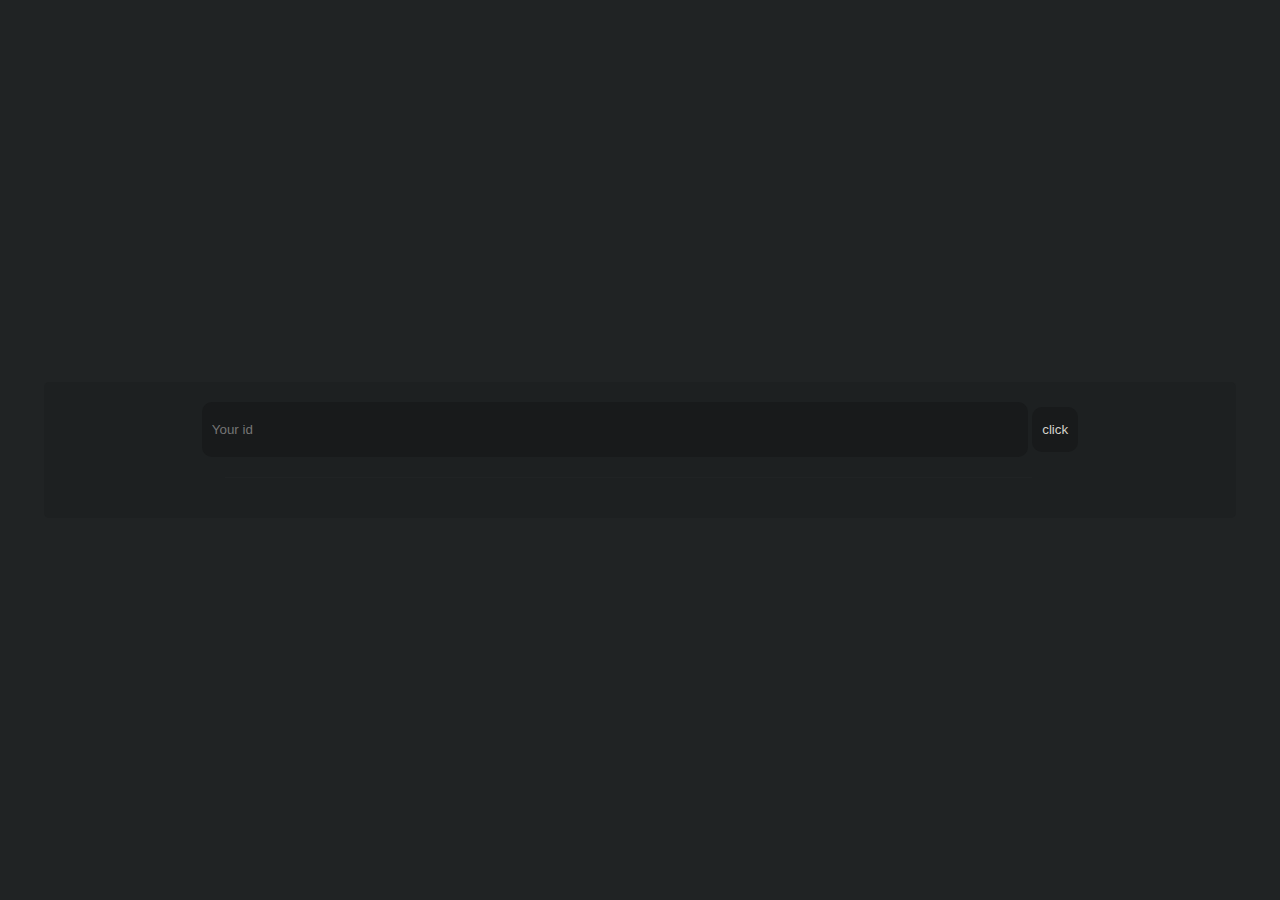
==== index.html @ 017ff814 "Add files via upload" ====
<!DOCTYPE html>
<html lang="en">
<head>
    <meta charset="UTF-8">
    <meta http-equiv="X-UA-Compatible" content="IE=edge">
    <meta name="viewport" content="width=device-width, initial-scale=1.0">
    <title>Document</title>
</head>
<body>
    <!-- Script -->
    <script type="text/javascript">
        function fn1() 
        {
            var str = document.getElementById("text1").value;
            var result = document.getElementById("resultat")

            if (str == 'mas') {result.innerHTML = 'text'} 
            else if(str == 'mad') {result.innerHTML = 'text'}
            
            else{result.innerHTML = 'noo'}
        }
    </script>


    <!-- HTML -->
    <div id="block">
        <div class="in">
            <input id="text1" placeholder="Your id">
            <button onclick="fn1()" id="btn1">click</button>
        </div>
        <div class="divide"></div>
        <div id="resultat"></div>
    </div>

    <!-- CSS3 -->
    <style>
        *{
            margin: 0;
            padding: 0;
            text-decoration: none;
            border: none;
        }
        body{
            background: #202324;
            display: flex;
            height: 100vh;
            width: 100vw;
            justify-content: center;
            align-items: center;
            padding: 0
        }
        #block{
            background: rgba(24,26,27, .3);
            padding: 20px;
            border-radius: 5px;
            display: flex;
            flex-direction: column;
            text-align: center;
            width: 90%;
        }
        #text1{
            background: #181A1B;
            padding: 20px 10px;
            border-radius: 10px;
            outline: none;
            color: #D4D1CB;
            width: 70%;
        }
        #btn1{
            background: #181A1B;
            border-radius: 10px;
            outline: none;
            color: #D4D1CB;
            padding: 15px 10px;
            cursor: pointer;
        }
        .divide{
            width: 70%;
            height: 1px;
            background: #202324;
            margin: 20px 14%;
            display: flex;
        }
        #resultat{
            color: #D4D1CB;
        }
    </style>
</body>
</html>
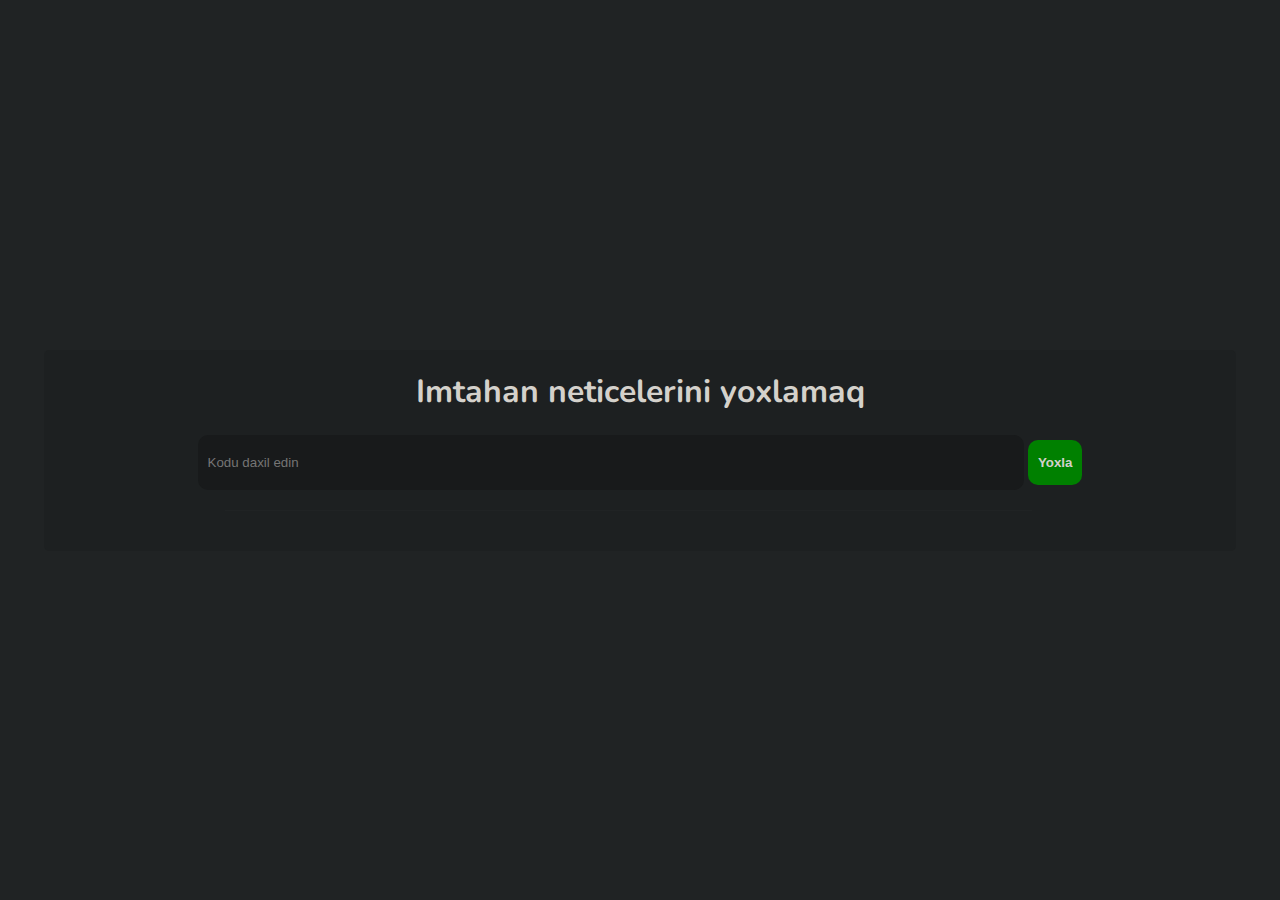
==== commit f2288894: "commit" ====
--- a/index.html
+++ b/index.html
@@ -7,26 +7,30 @@
     <title>Document</title>
 </head>
 <body>
-    <!-- Script -->
+    <!-- Script s-->
     <script type="text/javascript">
         function fn1() 
         {
             var str = document.getElementById("text1").value;
             var result = document.getElementById("resultat")
+            var lap = document.getElementById("lapi")
 
-            if (str == 'mas') {result.innerHTML = 'text'} 
-            else if(str == 'mad') {result.innerHTML = 'text'}
+            if (str == '001')       {result.innerHTML = 'Mahama: 50 bal'} 
+            else if(str == '002')   {result.innerHTML = 'Rovsen: 84 bal'}
+            else if(str == '003')   {result.innerHTML = 'Emin: 80 bal'}
             
-            else{result.innerHTML = 'noo'}
+            else{result.innerHTML = 'Yanlis netice'}
         }
     </script>
 
 
     <!-- HTML -->
     <div id="block">
+        <h1 style="color: #D4D1CB;">Imtahan neticelerini yoxlamaq</h1>
+        <br>
         <div class="in">
-            <input id="text1" placeholder="Your id">
-            <button onclick="fn1()" id="btn1">click</button>
+            <input id="text1" placeholder="Kodu daxil edin">
+            <button onclick="fn1()" id="btn1">Yoxla</button>
         </div>
         <div class="divide"></div>
         <div id="resultat"></div>
@@ -34,6 +38,7 @@
 
     <!-- CSS3 -->
     <style>
+        @import url('https://fonts.googleapis.com/css2?family=Nunito:wght@200;300&display=swap');
         *{
             margin: 0;
             padding: 0;
@@ -47,7 +52,8 @@
             width: 100vw;
             justify-content: center;
             align-items: center;
-            padding: 0
+            padding: 0;
+            font-family: 'Nunito', sans-serif;
         }
         #block{
             background: rgba(24,26,27, .3);
@@ -67,12 +73,13 @@
             width: 70%;
         }
         #btn1{
-            background: #181A1B;
+            background: green;
             border-radius: 10px;
             outline: none;
             color: #D4D1CB;
             padding: 15px 10px;
             cursor: pointer;
+            font-weight: bold;
         }
         .divide{
             width: 70%;
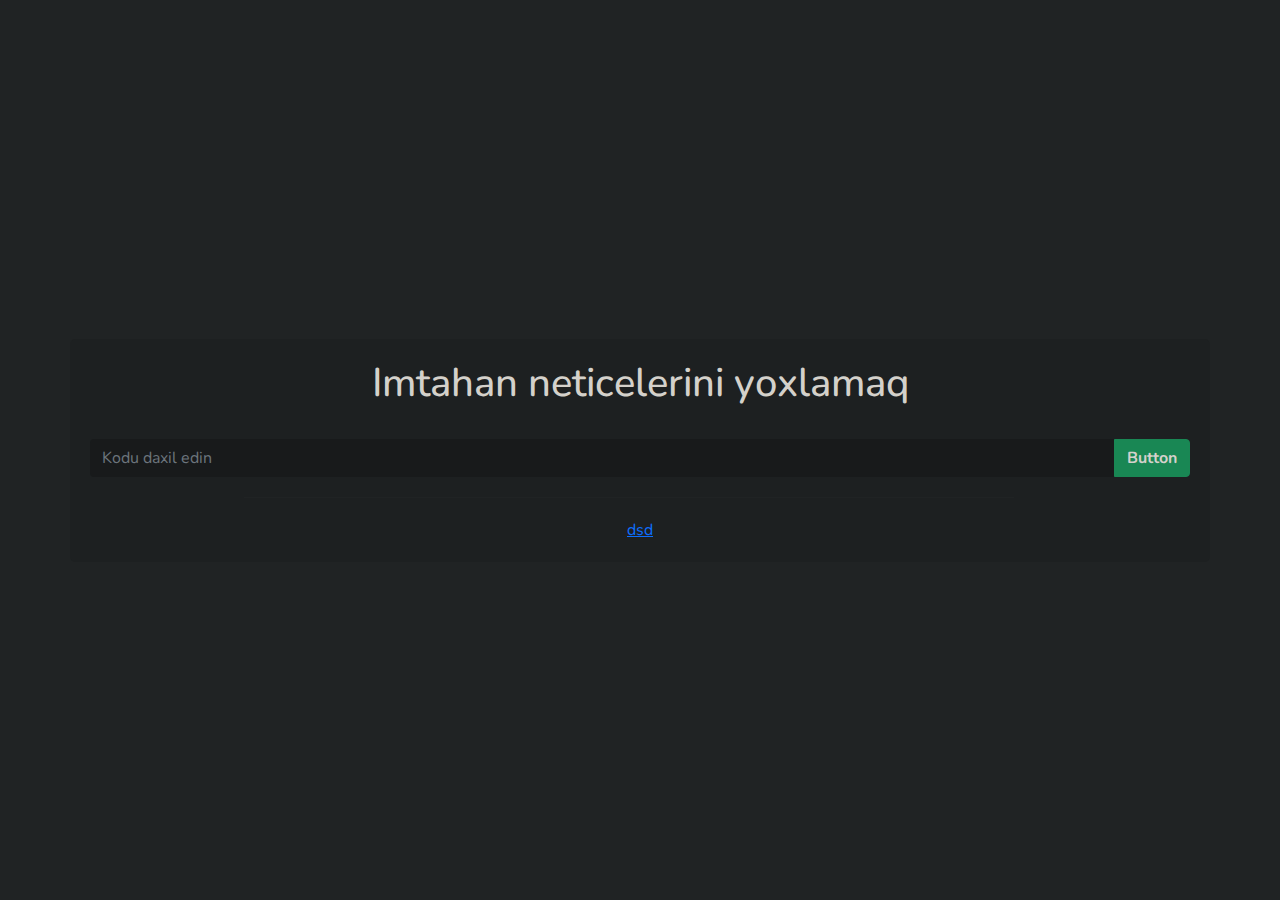
==== commit 071dd4f0: "commit" ====
--- a/index.html
+++ b/index.html
@@ -4,7 +4,9 @@
     <meta charset="UTF-8">
     <meta http-equiv="X-UA-Compatible" content="IE=edge">
     <meta name="viewport" content="width=device-width, initial-scale=1.0">
-    <title>Document</title>
+    <link rel="stylesheet" href="bootstrap/bootstrap.min.css">
+    <script src="bootstrap/bootstrap.min.js"></script>
+    <title>Imtahan neticeleri</title>
 </head>
 <body>
     <!-- Script s-->
@@ -12,8 +14,7 @@
         function fn1() 
         {
             var str = document.getElementById("text1").value;
-            var result = document.getElementById("resultat")
-            var lap = document.getElementById("lapi")
+            var result = document.getElementById("resultat");
 
             if (str == '001')       {result.innerHTML = 'Mahama: 50 bal'} 
             else if(str == '002')   {result.innerHTML = 'Rovsen: 84 bal'}
@@ -25,15 +26,16 @@
 
 
     <!-- HTML -->
-    <div id="block">
+    <div id="block" class="container">
         <h1 style="color: #D4D1CB;">Imtahan neticelerini yoxlamaq</h1>
         <br>
-        <div class="in">
-            <input id="text1" placeholder="Kodu daxil edin">
-            <button onclick="fn1()" id="btn1">Yoxla</button>
-        </div>
+            <div class="input-group mb-3">
+                <input id="text1" type="text" class="form-control" placeholder="Kodu daxil edin" aria-label="Kodu daxil edin" aria-describedby="button-addon2">
+                <button onclick="fn1()" id="btn1" class="btn btn-success" type="button" id="button-addon2">Button</button>
+            </div>
         <div class="divide"></div>
         <div id="resultat"></div>
+        <a href="/maham.html">dsd</a>
     </div>
 
     <!-- CSS3 -->
@@ -59,27 +61,16 @@
             background: rgba(24,26,27, .3);
             padding: 20px;
             border-radius: 5px;
-            display: flex;
-            flex-direction: column;
             text-align: center;
-            width: 90%;
-        }
-        #text1{
-            background: #181A1B;
-            padding: 20px 10px;
-            border-radius: 10px;
-            outline: none;
-            color: #D4D1CB;
-            width: 70%;
         }
         #btn1{
-            background: green;
-            border-radius: 10px;
-            outline: none;
             color: #D4D1CB;
-            padding: 15px 10px;
-            cursor: pointer;
             font-weight: bold;
+        }
+        #text1:valid{
+            background: #181A1B;
+            border: none;
+            color: #D4D1CB;
         }
         .divide{
             width: 70%;
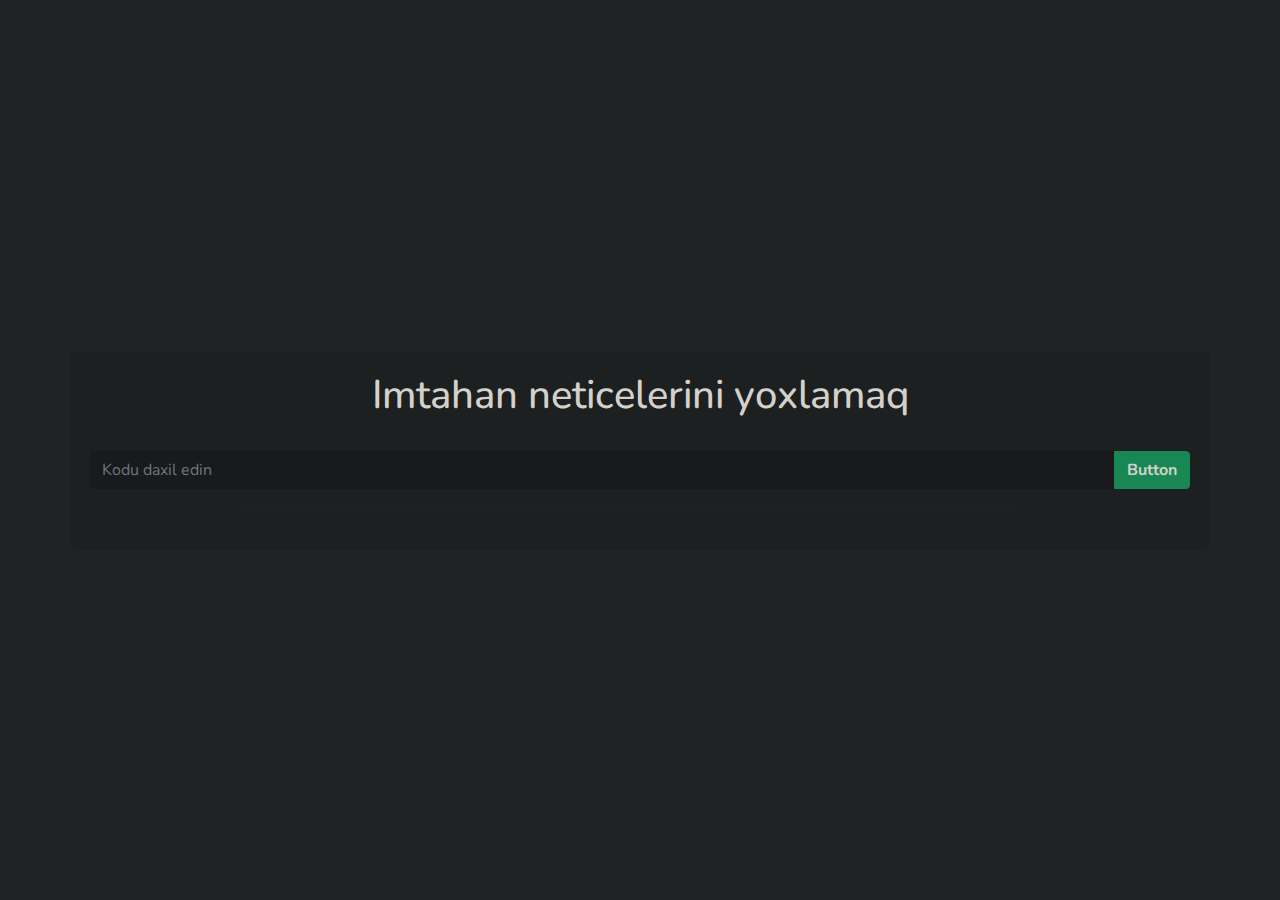
==== commit 39901e5b: "commit" ====
--- a/index.html
+++ b/index.html
@@ -5,24 +5,10 @@
     <meta http-equiv="X-UA-Compatible" content="IE=edge">
     <meta name="viewport" content="width=device-width, initial-scale=1.0">
     <link rel="stylesheet" href="bootstrap/bootstrap.min.css">
-    <script src="bootstrap/bootstrap.min.js"></script>
+    <script src="script.js"></script>
     <title>Imtahan neticeleri</title>
 </head>
 <body>
-    <!-- Script s-->
-    <script type="text/javascript">
-        function fn1() 
-        {
-            var str = document.getElementById("text1").value;
-            var result = document.getElementById("resultat");
-
-            if (str == '001')       {result.innerHTML = 'Mahama: 50 bal'} 
-            else if(str == '002')   {result.innerHTML = 'Rovsen: 84 bal'}
-            else if(str == '003')   {result.innerHTML = 'Emin: 80 bal'}
-            
-            else{result.innerHTML = 'Yanlis netice'}
-        }
-    </script>
 
 
     <!-- HTML -->
@@ -35,7 +21,6 @@
             </div>
         <div class="divide"></div>
         <div id="resultat"></div>
-        <a href="/maham.html">dsd</a>
     </div>
 
     <!-- CSS3 -->
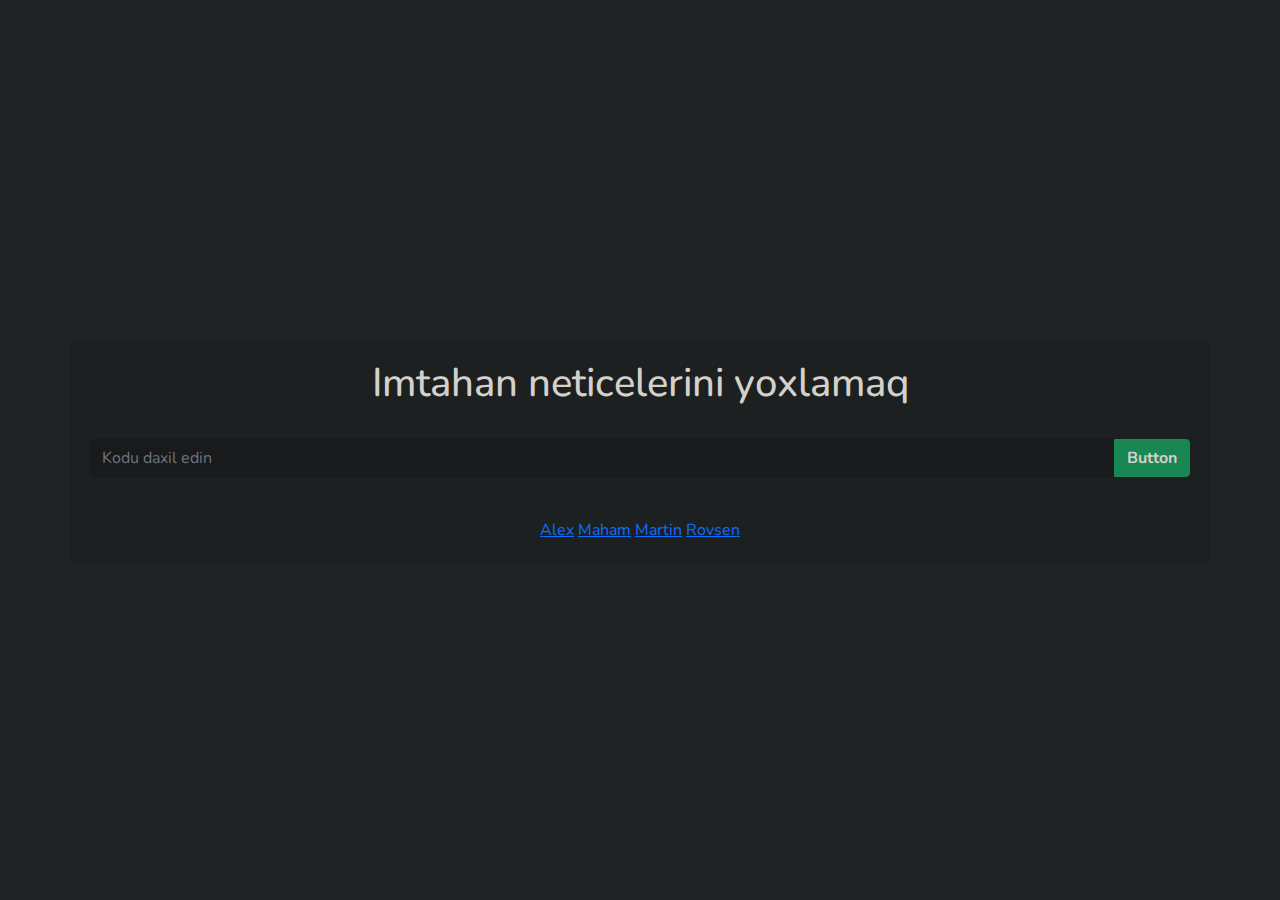
==== commit 8a6a2f28: "commit" ====
--- a/index.html
+++ b/index.html
@@ -21,6 +21,10 @@
             </div>
         <div class="divide"></div>
         <div id="resultat"></div>
+        <a href="/neticeler/alex.html" target="_blank">Alex</a>
+        <a href="/neticeler/maham.html" target="_blank">Maham</a>
+        <a href="/neticeler/martin.html" target="_blank">Martin</a>
+        <a href="/neticeler/rovsen.html" target="_blank">Rovsen</a>
     </div>
 
     <!-- CSS3 -->
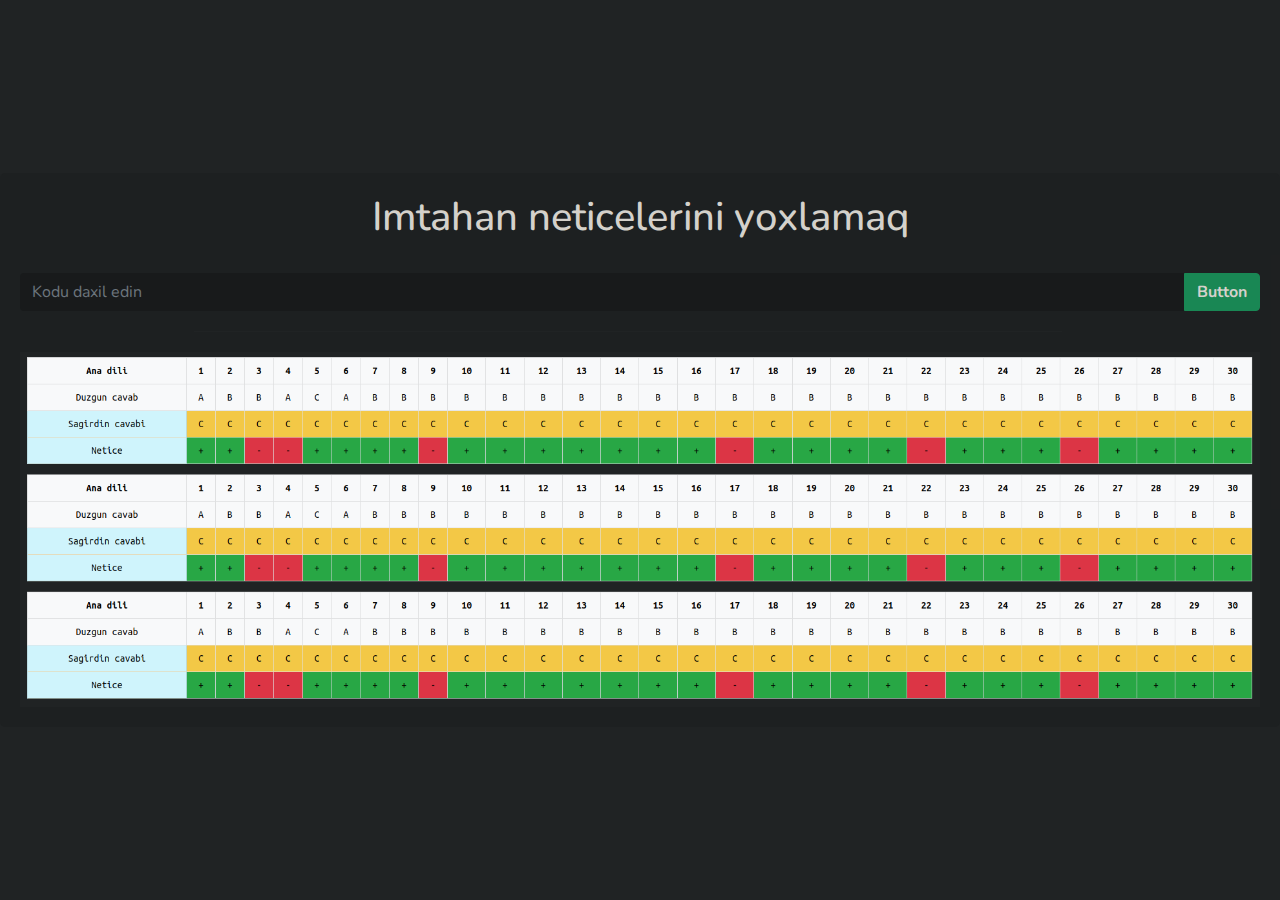
==== commit c165b165: "commit" ====
--- a/index.html
+++ b/index.html
@@ -12,7 +12,7 @@
 
 
     <!-- HTML -->
-    <div id="block" class="container">
+    <div id="block" class="container-fluid">
         <h1 style="color: #D4D1CB;">Imtahan neticelerini yoxlamaq</h1>
         <br>
             <div class="input-group mb-3">
@@ -20,13 +20,11 @@
                 <button onclick="fn1()" id="btn1" class="btn btn-success" type="button" id="button-addon2">Button</button>
             </div>
         <div class="divide"></div>
-        <div id="resultat"></div>
-        <a href="/neticeler/alex.html" target="_blank">Alex</a>
-        <a href="/neticeler/maham.html" target="_blank">Maham</a>
-        <a href="/neticeler/martin.html" target="_blank">Martin</a>
-        <a href="/neticeler/rovsen.html" target="_blank">Rovsen</a>
+        <div id="resultat"><img src="/netice.png" class="img-fluid"></div>
+        
+        
     </div>
-
+    
     <!-- CSS3 -->
     <style>
         @import url('https://fonts.googleapis.com/css2?family=Nunito:wght@200;300&display=swap');
